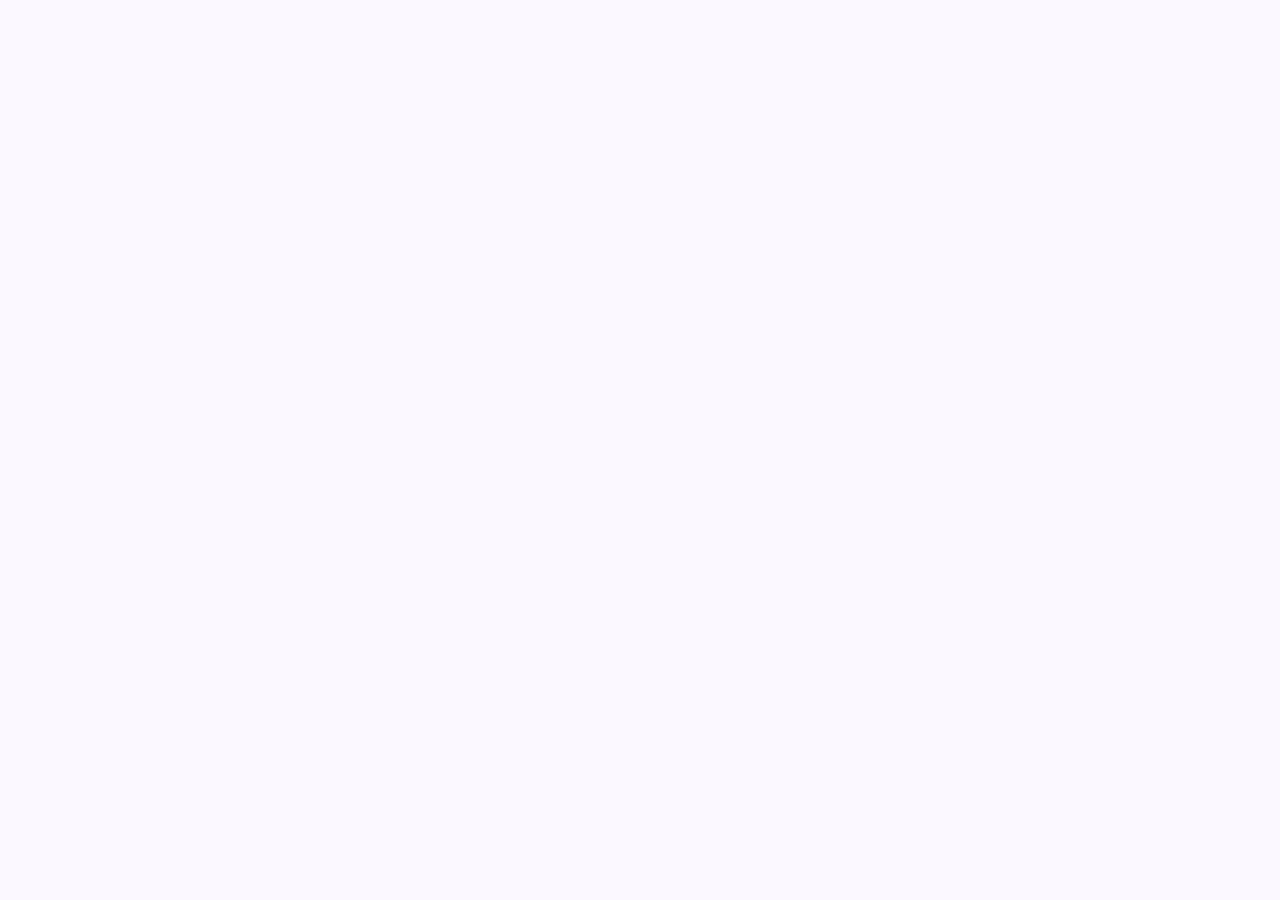
==== inicio.html @ 6f492035 "Agrega esqueleto de las tres paginas" ====
<!DOCTYPE html>
<html lang="es">
<head>
    <meta charset="UTF-8">
    <meta name="viewport" content="width=device-width, initial-scale=1.0">
    <meta name="description" content="Butaka: compra boletos para conciertos, teatro y deportes en El Salvador.">
    <title>Butaka | Tu lugar te espera</title>
    <link rel="icon" href="img/logo-ticket.svg" type="image/svg+xml">

    <link rel="preconnect" href="https://fonts.googleapis.com">
    <link rel="preconnect" href="https://fonts.gstatic.com" crossorigin>
    <link href="https://fonts.googleapis.com/css2?family=Inter:wght@400;500;600&family=Poppins:wght@600&display=swap" rel="stylesheet">

    <link rel="stylesheet" href="css/base.css">
    <link rel="stylesheet" href="css/header.css">
    <link rel="stylesheet" href="css/hero.css">
    <link rel="stylesheet" href="css/eventos.css">
    <link rel="stylesheet" href="css/footer.css">
</head>
<body>
    <!-- HEADER (Gabriel) -->

    <main>
        <!-- HERO (Eddie) -->

        <!-- EVENTOS (Eddie) -->
    </main>

    <!-- FOOTER (Eddie) -->
</body>
</html>
---- css/base.css ----
/* ==========================================================
base.css: Variables del manual de marca y estilos generales
Responsable: Jose Edgardo Rosales Escamilla 00129426
============================================================= */

:root {
    /* Colores vibrantes */
    --primario: #E11D74;
    --primario-hover: #B8155E;
    --secundario: #7C3AED;

    /* Colores pastel (uno por categoria de evento) */
    --rosa-pastel: #FFD6E8;
    --lavanda: #E4DAFF;
    --menta: #CFF5E7;
    --durazno: #FFE3CC;

    /* Neutros */
    --fondo: #FBF8FF;
    --superficie: #FFFFFF;
    --texto-principal: #1E1433;
    --texto-secundario: #5C5470;
    --borde: #EAE3F5;

    /* Estados */
    --exito: #15803D;
    --error: #DC2626;
    --advertencia: #F59E0B;

    /* Tipografia */
    --fuente-titulos: "Poppins", sans-serif;
    --fuente-texto: "Inter", sans-serif;

    /* Espaciado: sistema de 8 px */
    --espacio-1: 8px;
    --espacio-2: 16px;
    --espacio-3: 24px;
    --espacio-4: 32px;
    --espacio-6: 48px;
    --espacio-8: 64px;

    /* Bordes redondeados */
    --radio-boton: 8px;
    --radio-tarjeta: 12px;
    --radio-pildora: 999px;

    /* Sombras sutiles (solo tarjetas y modales) */
    --sombra-tarjeta: 0 2px 8px rgba(30, 20, 51, 0.06);
    --sombra-modal: 0 16px 48px rgba(30, 20, 51, 0.2);
}

/* ---------- Reset básico ---------- */
*,
*::before,
*::after {
    box-sizing: border-box;
}

body,
h1,
h2,
h3,
p,
ul {
    margin: 0;
}

ul {
    padding: 0;
    list-style: none;
}

img {
    display: block;
    max-width: 100%;
}

input,
button {
    font: inherit;
}

/* ---------- Estilos generales ---------- */
body {
    display: flex;
    flex-direction: column;
    min-height: 100vh;
    font-family: var(--fuente-texto);
    font-size: 1rem;
    line-height: 1.5;
    color: var(--texto-principal);
    background-color: var(--fondo);
}

main {
    flex: 1;
}

h1,
h2 {
    font-family: var(--fuente-titulos);
    font-weight: 600;
    line-height: 1.2;
}

a {
    color: inherit;
    text-decoration: none;
}

:focus-visible {
    outline: 3px solid var(--secundario);
    outline-offset: 2px;
}

/* ---------- Utilidades compartidas ---------- */
.contenedor {
    width: min(1296px, 100% - 64px);
    margin-inline: auto;
}

/* Oculta un texto a la vista, pero lo deja para lectores de pantalla */
.sr-only {
    position: absolute;
    width: 1px;
    height: 1px;
    padding: 0;
    margin: -1px;
    overflow: hidden;
    clip: rect(0, 0, 0, 0);
    white-space: nowrap;
    border: 0;
}

/* ---------- Logo (lo usan el header y el footer) ---------- */
.logo {
    display: inline-flex;
    align-items: center;
    gap: var(--espacio-1);
    font-family: var(--fuente-titulos);
    font-weight: 600;
    line-height: 1;
    color: var(--texto-principal);
    font-size: 2rem;
}

/* ----------- Botones (los usan el header, el hero y el modal) ___________ */
.boton {
    display: inline-flex;
    align-items: center;
    justify-content: center;
    padding: 12px var(--espacio-3);
    border: 1px solid transparent;
    border-radius: var(--radio-boton);
    font-size: 1rem;
    font-weight: 600;
    line-height: 1.5;
    cursor: pointer;
    transition: background-color 0.2s ease;
}

.boton--primario {
    background-color: var(--primario);
    color: var(--superficie);
}

.boton--primario:hover {
    background-color: var(--primario-hover);
}

.boton--secundario {
    background-color: var(--superficie);
    color: var(--texto-principal);
    border-color: var(--texto-secundario);
}

.boton--secundario:hover {
    background-color: var(--fondo);
}
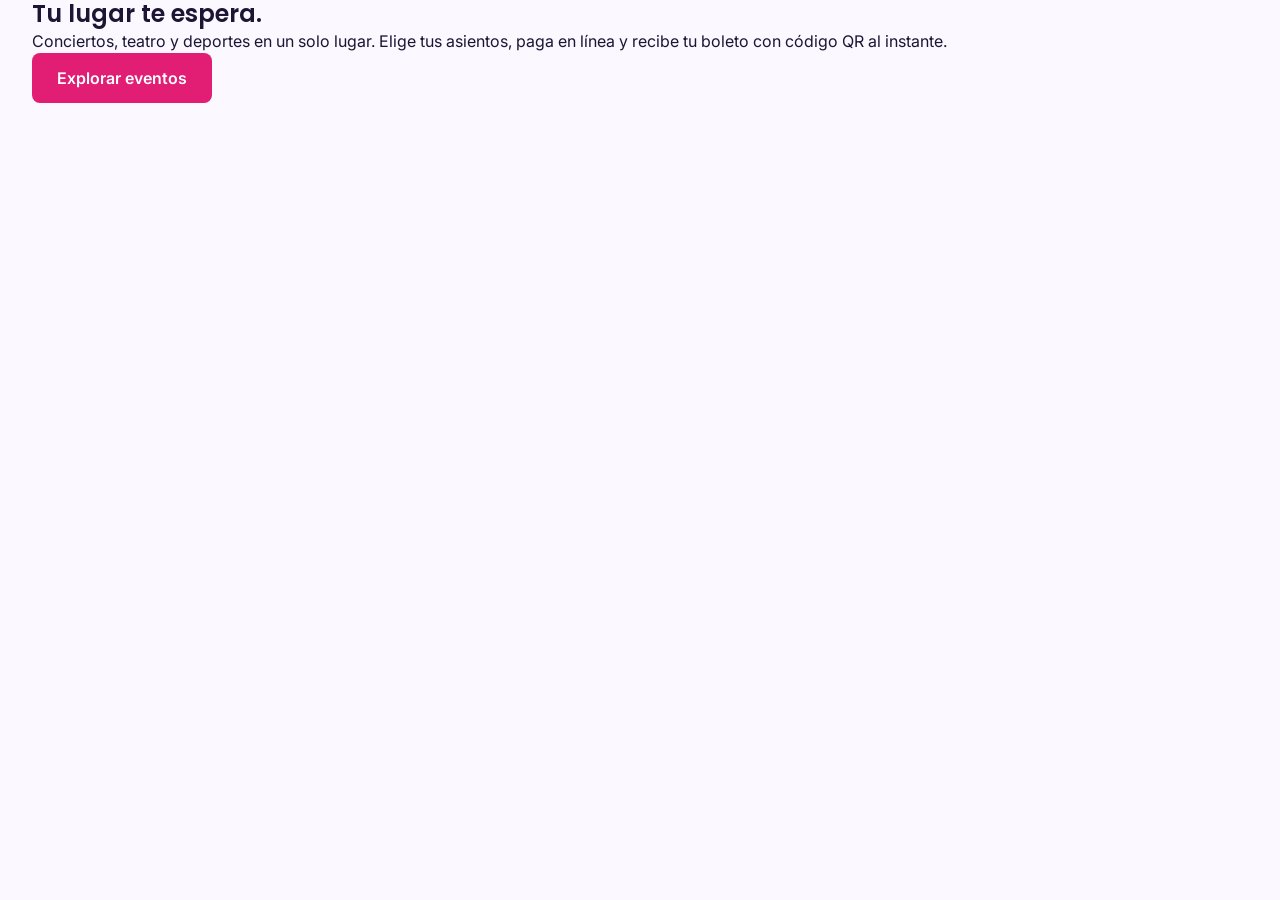
==== commit e1ff164c: "Agrega hero en las tres paginas" ====
--- a/inicio.html
+++ b/inicio.html
@@ -21,8 +21,14 @@
     <!-- HEADER (Gabriel) -->
 
     <main>
-        <!-- HERO (Eddie) -->
-
+        <section class="hero contenedor" aria-labelledby="hero-titulo">
+            <h1 id="hero-titulo" class="hero__titulo">Tu lugar te espera.</h1>
+            <p class="hero__texto">
+                Conciertos, teatro y deportes en un solo lugar. Elige tus asientos,
+                paga en línea y recibe tu boleto con código QR al instante.
+            </p>
+            <a href="#eventos" class="boton boton--primario">Explorar eventos</a>
+        </section>
         <!-- EVENTOS (Eddie) -->
     </main>
 
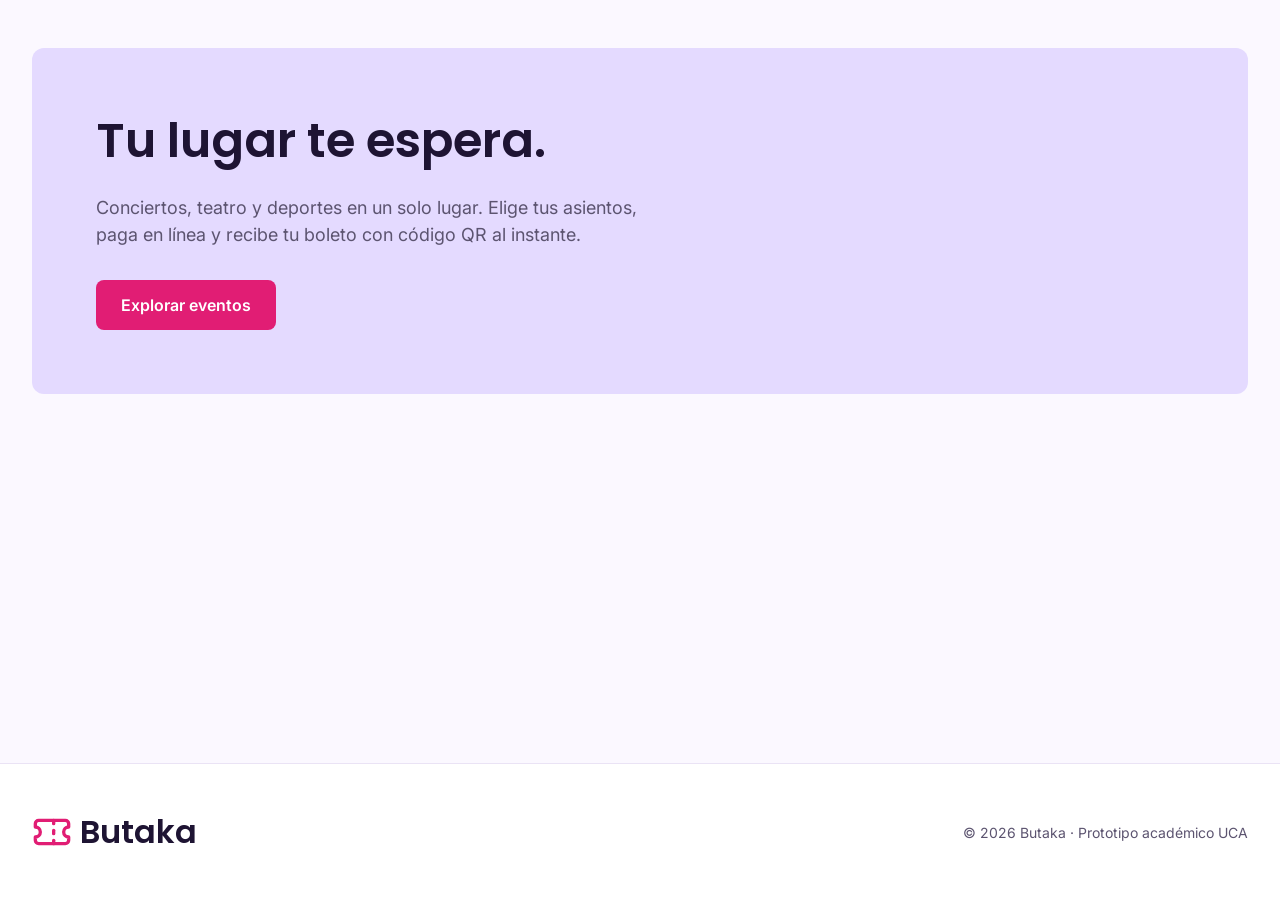
==== commit b18952bd: "Agrega footer y sus estilos" ====
--- a/inicio.html
+++ b/inicio.html
@@ -1,5 +1,6 @@
 <!DOCTYPE html>
 <html lang="es">
+
 <head>
     <meta charset="UTF-8">
     <meta name="viewport" content="width=device-width, initial-scale=1.0">
@@ -9,7 +10,8 @@
 
     <link rel="preconnect" href="https://fonts.googleapis.com">
     <link rel="preconnect" href="https://fonts.gstatic.com" crossorigin>
-    <link href="https://fonts.googleapis.com/css2?family=Inter:wght@400;500;600&family=Poppins:wght@600&display=swap" rel="stylesheet">
+    <link href="https://fonts.googleapis.com/css2?family=Inter:wght@400;500;600&family=Poppins:wght@600&display=swap"
+        rel="stylesheet">
 
     <link rel="stylesheet" href="css/base.css">
     <link rel="stylesheet" href="css/header.css">
@@ -17,6 +19,7 @@
     <link rel="stylesheet" href="css/eventos.css">
     <link rel="stylesheet" href="css/footer.css">
 </head>
+
 <body>
     <!-- HEADER (Gabriel) -->
 
@@ -32,6 +35,15 @@
         <!-- EVENTOS (Eddie) -->
     </main>
 
-    <!-- FOOTER (Eddie) -->
+    <footer class="footer">
+        <div class="contenedor footer__contenido">
+            <a href="inicio.html" class="logo">
+                <img src="img/logo-ticket.svg" alt="" width="40" height="40">
+                Butaka
+            </a>
+            <p class="footer__copy">© 2026 Butaka · Prototipo académico UCA</p>
+        </div>
+    </footer>
 </body>
+
 </html>
--- a/css/hero.css
+++ b/css/hero.css
@@ -0,0 +1,36 @@
+/* ================================
+hero.css: banner principal "Tu lugar te espera."
+Responsable: Jose Edgardo Rosales Escamilla 00129426
+==================================== */
+
+.hero {
+    margin-top: var(--espacio-6);
+    padding: var(--espacio-8);
+    background-color: var(--lavanda);
+    border-radius: var(--radio-tarjeta);
+}
+
+.hero__titulo {
+    font-size: 3rem;
+}
+
+.hero__texto {
+    max-width: 560px;
+    margin-top: var(--espacio-3);
+    font-size: 1.125rem;
+    color: var(--texto-secundario);
+}
+
+.hero .boton {
+    margin-top: var(--espacio-4);
+}
+
+@media (max-width: 600px) {
+    .hero {
+        padding: var(--espacio-4);
+    }
+    
+    .hero__titulo {
+        font-size: 2rem;        
+    }
+}
--- a/css/footer.css
+++ b/css/footer.css
@@ -0,0 +1,23 @@
+/* ==========================================================
+   footer.css: pie de página
+   Responsable: Jose Edgardo Rosales Escamilla 00129426
+   ========================================================== */
+
+.footer {
+    background-color: var(--superficie);
+    border-top: 1px solid var(--borde);
+}
+
+.footer__contenido {
+    display: flex;
+    flex-wrap: wrap;
+    align-items: center;
+    justify-content: space-between;
+    gap: var(--espacio-2);
+    padding-block: var(--espacio-6);
+}
+
+.footer__copy {
+    font-size: 0.875rem;
+    color: var(--texto-secundario);
+}
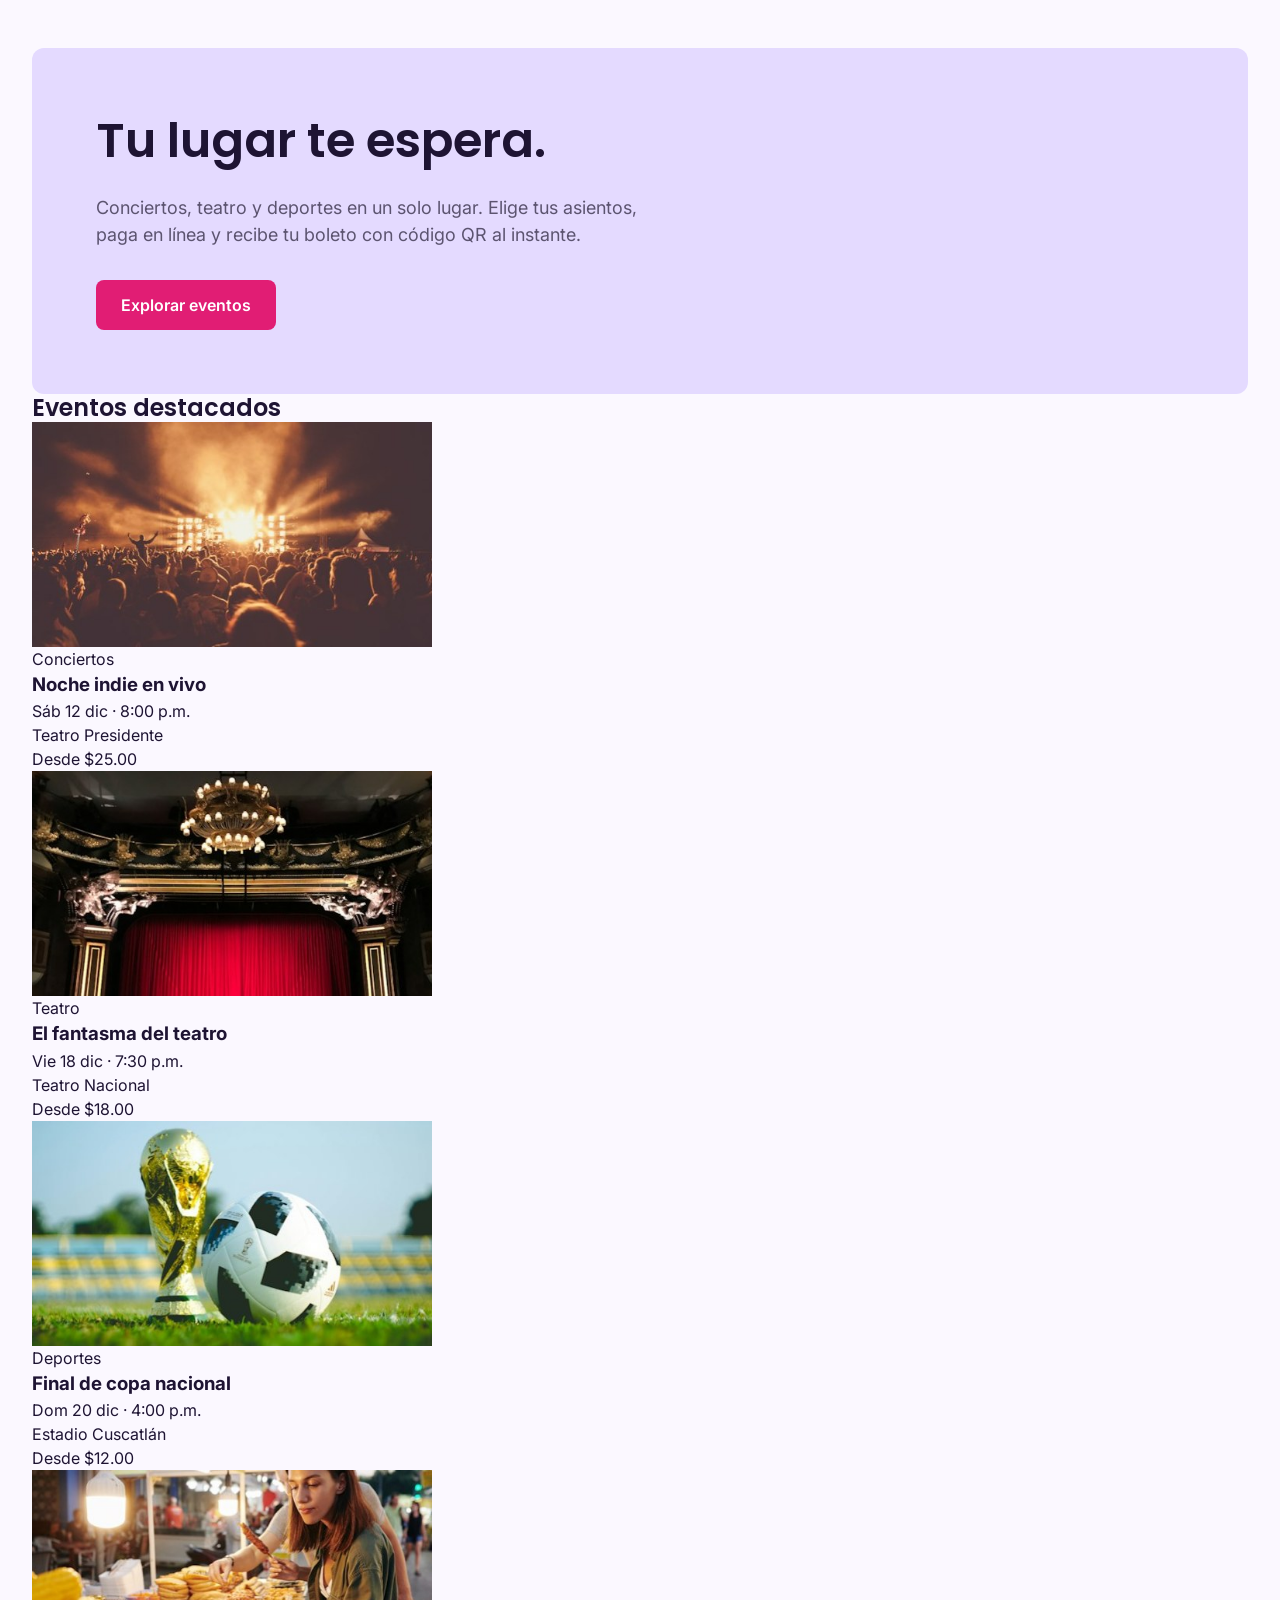
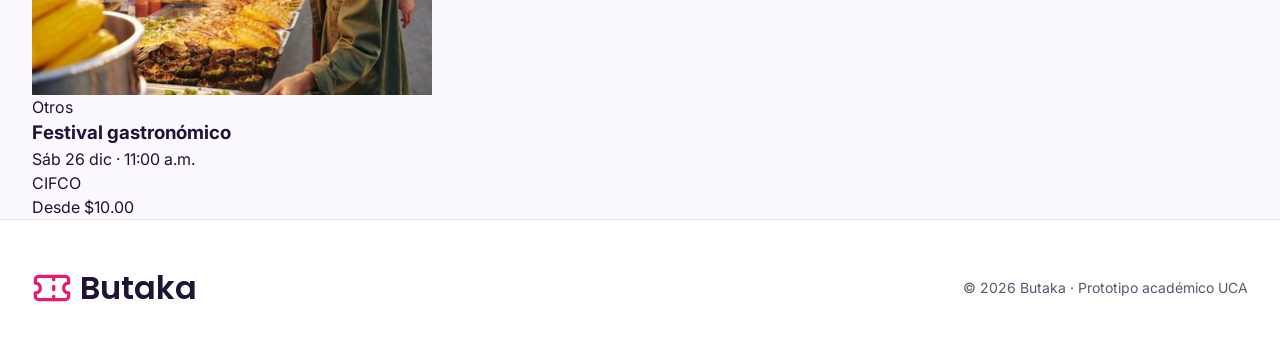
==== commit 0c864e18: "Agrega eventos en login e inicio con sus imagenes" ====
--- a/inicio.html
+++ b/inicio.html
@@ -32,7 +32,71 @@
             </p>
             <a href="#eventos" class="boton boton--primario">Explorar eventos</a>
         </section>
-        <!-- EVENTOS (Eddie) -->
+        <section class="eventos contenedor" id="eventos" aria-labelledby="eventos-titulo">
+            <h2 id="eventos-titulo" class="eventos__titulo">Eventos destacados</h2>
+
+            <ul class="eventos__lista">
+                <li>
+                    <article class="tarjeta">
+                        <img class="tarjeta__imagen" src="img/evento-concierto.jpg"
+                            alt="Público frente a un escenario iluminado durante un concierto" width="400" height="225">
+                        <div class="tarjeta__cuerpo">
+                            <span class="etiqueta etiqueta--conciertos">Conciertos</span>
+                            <h3 class="tarjeta__titulo">Noche indie en vivo</h3>
+                            <p class="tarjeta__fecha"><time datetime="2026-12-12T20:00">Sáb 12 dic · 8:00 p.m.</time>
+                            </p>
+                            <p class="tarjeta__lugar">Teatro Presidente</p>
+                            <p class="tarjeta__precio">Desde $25.00</p>
+                        </div>
+                    </article>
+                </li>
+
+                <li>
+                    <article class="tarjeta">
+                        <img class="tarjeta__imagen" src="img/evento-teatro.jpg"
+                            alt="Escenario de teatro con telón rojo y candelabro" width="400" height="225">
+                        <div class="tarjeta__cuerpo">
+                            <span class="etiqueta etiqueta--teatro">Teatro</span>
+                            <h3 class="tarjeta__titulo">El fantasma del teatro</h3>
+                            <p class="tarjeta__fecha"><time datetime="2026-12-18T19:30">Vie 18 dic · 7:30 p.m.</time>
+                            </p>
+                            <p class="tarjeta__lugar">Teatro Nacional</p>
+                            <p class="tarjeta__precio">Desde $18.00</p>
+                        </div>
+                    </article>
+                </li>
+
+                <li>
+                    <article class="tarjeta">
+                        <img class="tarjeta__imagen" src="img/evento-deportes.jpg"
+                            alt="Trofeo dorado junto a un balón de fútbol sobre el césped" width="400" height="225">
+                        <div class="tarjeta__cuerpo">
+                            <span class="etiqueta etiqueta--deportes">Deportes</span>
+                            <h3 class="tarjeta__titulo">Final de copa nacional</h3>
+                            <p class="tarjeta__fecha"><time datetime="2026-12-20T16:00">Dom 20 dic · 4:00 p.m.</time>
+                            </p>
+                            <p class="tarjeta__lugar">Estadio Cuscatlán</p>
+                            <p class="tarjeta__precio">Desde $12.00</p>
+                        </div>
+                    </article>
+                </li>
+
+                <li>
+                    <article class="tarjeta">
+                        <img class="tarjeta__imagen" src="img/evento-festival.jpg"
+                            alt="Mujer eligiendo comida en un puesto de un festival" width="400" height="225">
+                        <div class="tarjeta__cuerpo">
+                            <span class="etiqueta etiqueta--otros">Otros</span>
+                            <h3 class="tarjeta__titulo">Festival gastronómico</h3>
+                            <p class="tarjeta__fecha"><time datetime="2026-12-26T11:00">Sáb 26 dic · 11:00 a.m.</time>
+                            </p>
+                            <p class="tarjeta__lugar">CIFCO</p>
+                            <p class="tarjeta__precio">Desde $10.00</p>
+                        </div>
+                    </article>
+                </li>
+            </ul>
+        </section>
     </main>
 
     <footer class="footer">
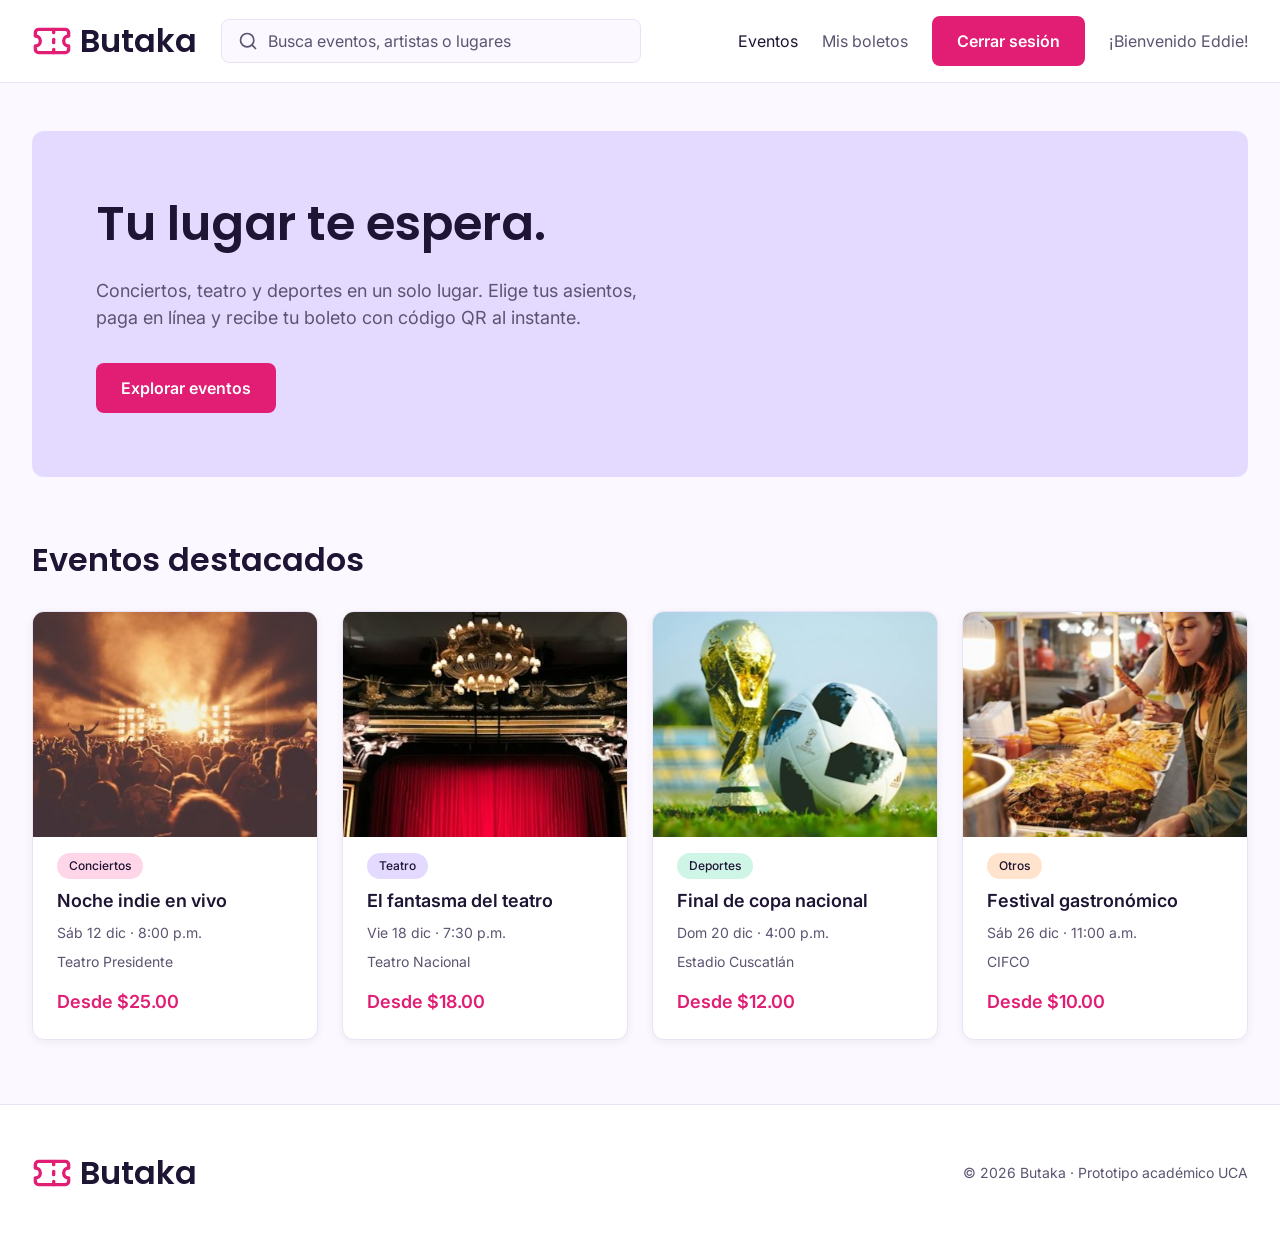
==== commit d914c802: "Agrega header con sesion iniciada en inicio.html" ====
--- a/inicio.html
+++ b/inicio.html
@@ -21,7 +21,33 @@
 </head>
 
 <body>
-    <!-- HEADER (Gabriel) -->
+    <header class="header">
+        <div class="contenedor header__contenido">
+            <a href="inicio.html" class="logo">
+                <img src="img/logo-ticket.svg" alt="" width="40" height="40">
+                Butaka
+            </a>
+
+            <form class="buscador" role="search" action="#">
+                <label for="buscar" class="sr-only">Buscar eventos</label>
+                <svg width="20" height="20" viewBox="0 0 24 24" fill="none" stroke="currentColor" stroke-width="2" stroke-linecap="round" stroke-linejoin="round" aria-hidden="true" focusable="false">
+                    <circle cx="11" cy="11" r="8"/>
+                    <path d="m21 21-4.3-4.3"/>
+                </svg>
+                <input type="search" id="buscar" name="q" placeholder="Busca eventos, artistas o lugares">
+            </form>
+
+            <nav class="header__nav" aria-label="Navegación principal">
+                <ul>
+                    <li><a href="inicio.html" aria-current="page">Eventos</a></li>
+                    <li><a href="#">Mis boletos</a></li>
+                </ul>
+            </nav>
+
+            <a href="index.html" class="boton boton--primario">Cerrar sesión</a>
+            <p class="header__saludo">¡Bienvenido Eddie!</p>
+        </div>
+    </header>
 
     <main>
         <section class="hero contenedor" aria-labelledby="hero-titulo">
--- a/css/header.css
+++ b/css/header.css
@@ -0,0 +1,89 @@
+     /* ==========================================================
+      header.css: logo, buscador, navegación y estado de sesión
+      Responsable: Gabriel
+      ========================================================== */
+.header {
+  background-color: var(--superficie);
+  border-bottom: 1px solid var(--borde);
+}
+
+.header__contenido {
+  display: flex;
+  align-items: center;
+  gap: var(--espacio-3);
+  padding-block: var(--espacio-2);
+}
+
+/* ---------- Buscador ---------- */
+.buscador {
+  display: flex;
+  align-items: center;
+  gap: var(--espacio-1);
+  width: min(420px, 100%);
+  padding: var(--espacio-1) var(--espacio-2);
+  color: var(--texto-secundario);
+  background-color: var(--fondo);
+  border: 1px solid var(--borde);
+  border-radius: var(--radio-boton);
+}
+
+.buscador:focus-within {
+  outline: 3px solid var(--secundario);
+  outline-offset: 2px;
+}
+
+.buscador svg {
+  flex-shrink: 0;
+}
+
+.buscador input {
+  flex: 1;
+  min-width: 0;
+  color: var(--texto-principal);
+  background: transparent;
+  border: none;
+  outline: none;
+}
+
+.buscador input::placeholder {
+  color: var(--texto-secundario);
+}
+
+/* ---------- Navegación ---------- */
+.header__nav {
+  margin-left: auto;
+}
+
+.header__nav ul {
+  display: flex;
+  gap: var(--espacio-3);
+}
+
+.header__nav a {
+  color: var(--texto-secundario);
+}
+
+.header__nav a[aria-current="page"] {
+  color: var(--texto-principal);
+}
+
+.header__nav a:hover {
+  color: var(--primario);
+}
+
+/* ---------- Saludo (solo con sesión iniciada) ---------- */
+.header__saludo {
+  color: var(--texto-secundario);
+}
+
+/* ---------- Pantallas pequeñas ---------- */
+@media (max-width: 900px) {
+  .header__contenido {
+    flex-wrap: wrap;
+  }
+
+  .buscador {
+    order: 1;
+    width: 100%;
+  }
+}
--- a/css/eventos.css
+++ b/css/eventos.css
@@ -0,0 +1,89 @@
+/*=========================================================
+   eventos.css: Sección de ''Eventos destacados" y tarjetas
+   Responsable: Jose Edgardo Rosales Escamilla 00129426
+   ========================================================== */
+
+.eventos {
+    margin-block: var(--espacio-8);
+}
+
+.eventos__titulo {
+    margin-bottom: var(--espacio-4);
+    font-size: 2rem;
+}
+
+/* Cuadrícula: Caben tantas columnas como de mínimo 260px como permita la pantalla */
+.eventos__lista {
+    display: grid;
+    grid-template-columns: repeat(auto-fit, minmax(260px, 1fr));
+    gap: var(--espacio-3);
+}
+
+/* -----------Tarjeta---------- */
+.tarjeta {
+    display: flex;
+    flex-direction: column;
+    height: 100%;
+    overflow: hidden;
+    background-color: var(--superficie);
+    border: 1px solid var(--borde);
+    border-radius: var(--radio-tarjeta);
+    box-shadow: var(--sombra-tarjeta);
+}
+
+.tarjeta__imagen {
+    width: 100%;
+    aspect-ratio: 16/9;
+    object-fit: cover;
+}
+
+.tarjeta__cuerpo {
+    display: flex;
+    flex-direction: column;
+    align-items: flex-start;
+    gap: var(--espacio-1);
+    padding: var(--espacio-2) var(--espacio-3) var(--espacio-3);
+}
+
+.tarjeta__titulo {
+    font-size: 1.125rem;
+    font-weight: 600;
+}
+
+.tarjeta__fecha,
+.tarjeta__lugar {
+    font-size: 0.875rem;
+    color: var(--texto-secundario);
+}
+
+.tarjeta__precio {
+    margin-top: var(--espacio-1);
+    font-size: 1.125rem;
+    font-weight: 600;
+    color: var(--primario);
+}
+
+/* ----------- Etiquetas de categoría ---------- */
+.etiqueta {
+    padding: 4px 12px;
+    font-size: 0.75rem;
+    font-weight: 500;
+    color: var(--texto-principal);
+    border-radius: var(--radio-pildora);
+}
+
+.etiqueta--conciertos {
+    background-color: var(--rosa-pastel);
+}
+
+.etiqueta--teatro {
+    background-color: var(--lavanda);
+}
+
+.etiqueta--deportes {
+    background-color: var(--menta);
+}
+
+.etiqueta--otros {
+    background-color: var(--durazno);
+}
